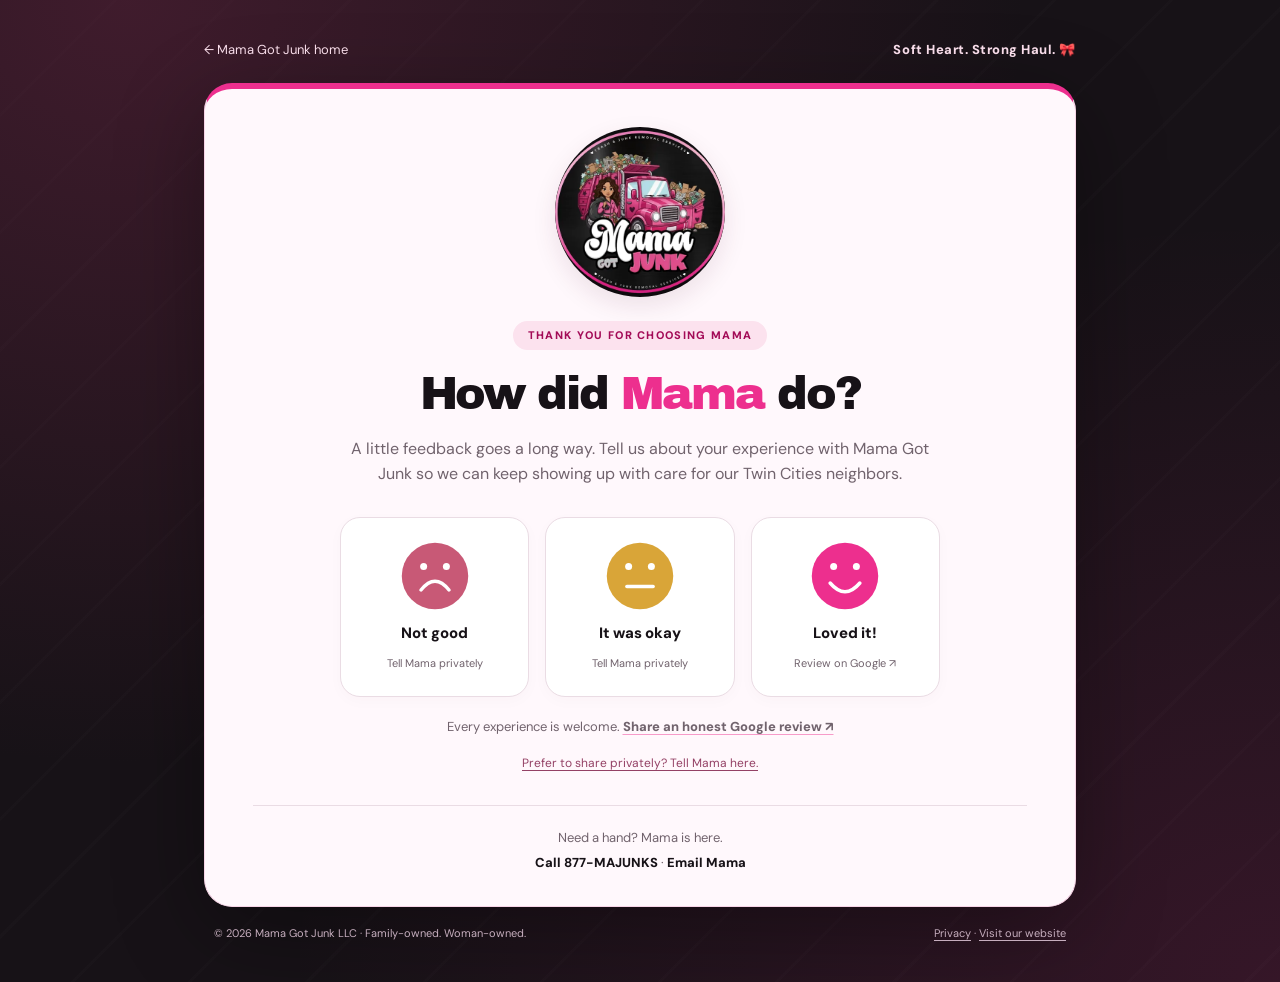
==== feedback/index.html @ a436ec33 "Add branded Mama Got Junk feedback page Serve /feedback with Mama’s logo and pink branding. Happy vi" ====
<!doctype html>
<html lang="en">
<head>
<meta charset="utf-8"><meta name="viewport" content="width=device-width,initial-scale=1">
<title>How Did Mama Do? | Mama Got Junk Feedback</title>
<meta name="description" content="Tell Mama Got Junk about your experience. Send private feedback to our team or share an honest review on Google.">
<link rel="canonical" href="https://mamagotjunk.com/feedback/">
<link rel="icon" href="/favicon.ico"><link rel="apple-touch-icon" href="/apple-touch-icon.png">
<link rel="preconnect" href="https://fonts.googleapis.com"><link rel="preconnect" href="https://fonts.gstatic.com" crossorigin>
<link href="https://fonts.googleapis.com/css2?family=Archivo+Black&family=DM+Sans:wght@400;600;700;800&display=swap" rel="stylesheet">
<style>
:root{--pink:#ed2f8e;--ink:#171217;--muted:#71636d;--line:#eadce4;--cream:#fff8fc}
*{box-sizing:border-box}body{min-height:100vh;margin:0;background:var(--ink);color:var(--ink);font-family:'DM Sans',sans-serif;line-height:1.6;background-image:radial-gradient(ellipse at 10% 0%,#68254280,transparent 55%),radial-gradient(ellipse at 100% 100%,#ed2f8e24,transparent 55%),repeating-linear-gradient(135deg,transparent,transparent 80px,#ffffff03 80px,#ffffff03 83px)}
button,input,textarea{font:inherit}button,a,input,textarea{touch-action:manipulation}a{color:inherit}button,a{ -webkit-tap-highlight-color:transparent}a:focus-visible,button:focus-visible,input:focus-visible,textarea:focus-visible{outline:3px solid var(--pink);outline-offset:5px}button{cursor:pointer}[hidden]{display:none!important}
.shell{max-width:920px;margin:auto;padding:40px 24px 22px}.topline{display:flex;justify-content:space-between;align-items:center;gap:16px;color:#f7dce9;font-size:13px;margin-bottom:22px}.topline a{text-decoration:none}.topline a:hover{text-decoration:underline}.tagline{font-weight:800;letter-spacing:.04em}
.card{background:var(--cream);border:1px solid #f7d5e7;border-top:6px solid var(--pink);border-radius:28px;padding:38px 48px 32px;text-align:center;box-shadow:0 24px 90px #0005}.logo{display:block;width:170px;aspect-ratio:1;border-radius:50%;overflow:hidden;background:#100d10;margin:0 auto 24px;box-shadow:0 9px 24px #4a15351a}.logo img{width:112%;height:112%;max-width:none;margin:-6%;object-fit:contain}.eyebrow{display:inline-block;color:#a30b57;background:#fce2ee;border-radius:999px;padding:6px 15px;font-size:11px;font-weight:800;letter-spacing:.12em;text-transform:uppercase}
h1{font-family:'Archivo Black',sans-serif;font-weight:400;font-size:clamp(32px,4.4vw,46px);line-height:1.16;letter-spacing:-.045em;margin:18px 0 14px}h1 span{color:var(--pink)}.intro{max-width:590px;margin:0 auto;color:var(--muted);font-size:16px}.choices{display:grid;grid-template-columns:repeat(3,1fr);gap:16px;max-width:600px;margin:30px auto 20px}.choice{display:flex;align-items:center;flex-direction:column;justify-content:center;gap:10px;min-height:180px;padding:20px 12px;border:1px solid var(--line);border-radius:20px;background:#fff;text-decoration:none;color:var(--ink);box-shadow:0 4px 15px #4a153506;transition:transform .18s,border-color .18s,box-shadow .18s}.choice:hover{transform:translateY(-4px);border-color:var(--pink);box-shadow:0 12px 24px #4a153511}.choice svg{width:70px;height:70px;flex:none}.choice strong{font-size:15px;font-weight:800}.choice small{font-size:11px;color:var(--muted)}.sad{color:#c85976}.neutral{color:#d9a538}.happy{color:var(--pink)}.choice strong,.choice small{color:var(--ink)}.choice small{color:var(--muted)}
.public-choice{font-size:13px;color:var(--muted);margin:18px 0 0}.public-choice a{font-weight:800;text-decoration-color:#ed2f8e77;text-underline-offset:3px}.private-any{margin:12px 0 0;border:0;background:none;color:#944165;font-size:12px;text-decoration:underline;text-underline-offset:3px;padding:4px}
.contact{border-top:1px solid var(--line);margin-top:28px;padding-top:22px;font-size:13px;color:var(--muted)}.contact p{margin:0 0 4px}.contact a{font-weight:800;color:var(--ink);text-decoration:none}.contact a:hover{text-decoration:underline}.foot{color:#c6aebe;font-size:11px;display:flex;justify-content:space-between;gap:16px;padding:18px 10px}.foot a{text-underline-offset:3px}
.private-panel{text-align:left;max-width:580px;margin:24px auto 0}.back{border:0;background:none;padding:5px 0;color:#944165;font-size:13px;font-weight:700}.private-panel h2{font-family:'Archivo Black',sans-serif;font-size:25px;line-height:1.25;letter-spacing:-.025em;margin:18px 0 10px}.privacy-note{font-size:14px;color:var(--muted);margin:0 0 22px}.fields{display:grid;grid-template-columns:1fr 1fr;gap:18px}.field{margin-bottom:18px}.field label{display:block;font-size:13px;font-weight:800;margin-bottom:7px}.field input,.field textarea{width:100%;border:1px solid #d9c4d1;border-radius:12px;background:#fff;color:var(--ink);padding:12px 14px;min-height:48px}.field textarea{resize:vertical;min-height:145px}.field small{font-size:12px;color:var(--muted)}.submit{width:100%;border:0;border-radius:12px;background:var(--pink);color:#fff;font-weight:800;padding:14px 18px;min-height:50px}.submit:hover{background:#cf2078}.submit:disabled{cursor:wait;opacity:.65}.form-note{font-size:11px;color:var(--muted);margin:12px 0 0}.public-box{background:#fff;border:1px solid var(--line);border-radius:14px;padding:18px;margin-top:22px;font-size:13px;color:var(--muted)}.public-box p{margin:0 0 7px}.public-box a{font-weight:800;color:#a30b57;text-underline-offset:3px}.error{color:#a62045;font-size:13px;padding:12px;background:#ffeaf0;border-radius:10px;margin-top:14px}.success{text-align:center;padding:24px 0}.success-mark{font-size:34px;color:var(--pink)}.trap{position:absolute;left:-10000px;width:1px;height:1px;overflow:hidden}
@media(max-width:600px){.shell{padding:20px 14px 10px}.topline{font-size:11px;margin-bottom:16px}.tagline{letter-spacing:0}.card{padding:28px 20px 24px;border-radius:22px}.logo{width:140px;margin-bottom:20px}.eyebrow{font-size:9px;padding:6px 10px}h1{font-size:34px}.intro{font-size:14px}.choices{gap:8px;margin-top:25px}.choice{min-height:148px;padding:16px 5px;gap:8px;border-radius:14px}.choice svg{width:54px;height:54px}.choice strong{font-size:12px;line-height:1.35}.choice small{font-size:9px;line-height:1.3}.fields{grid-template-columns:1fr;gap:0}.foot{flex-direction:column;align-items:center;gap:5px;text-align:center}.contact{font-size:12px}.public-choice{font-size:12px}}
@media(prefers-reduced-motion:reduce){*{transition:none!important;scroll-behavior:auto!important}}
</style>
</head>
<body>
<div class="shell">
<header class="topline"><a href="/">← Mama Got Junk home</a><span class="tagline">Soft Heart. Strong Haul. 🎀</span></header>
<main class="card">
<a class="logo" href="/" aria-label="Mama Got Junk home"><img src="/mama-got-junk-logo.webp" width="512" height="512" alt="Mama Got Junk — trash and junk removal services" fetchpriority="high"></a>
<div id="chooser">
<span class="eyebrow">Thank you for choosing Mama</span>
<h1>How did <span>Mama</span> do?</h1>
<p class="intro">A little feedback goes a long way. Tell us about your experience with Mama Got Junk so we can keep showing up with care for our Twin Cities neighbors.</p>
<div class="choices" aria-label="Choose your experience">
<button type="button" class="choice sad" data-mood="Not good" aria-label="My experience was not good. Send private feedback."><svg viewBox="0 0 80 80" aria-hidden="true"><circle cx="40" cy="40" r="38" fill="currentColor"/><circle cx="27" cy="29" r="4" fill="white"/><circle cx="53" cy="29" r="4" fill="white"/><path d="M24 56 Q40 36 56 56" fill="none" stroke="white" stroke-width="4" stroke-linecap="round"/></svg><strong>Not good</strong><small>Tell Mama privately</small></button>
<button type="button" class="choice neutral" data-mood="It was okay" aria-label="My experience was okay. Send private feedback."><svg viewBox="0 0 80 80" aria-hidden="true"><circle cx="40" cy="40" r="38" fill="currentColor"/><circle cx="27" cy="29" r="4" fill="white"/><circle cx="53" cy="29" r="4" fill="white"/><path d="M25 52 H55" fill="none" stroke="white" stroke-width="4" stroke-linecap="round"/></svg><strong>It was okay</strong><small>Tell Mama privately</small></button>
<a class="choice happy" href="https://search.google.com/local/writereview?placeid=ChIJXfeezvkInUYR7M82oeMP4Bc" aria-label="I had a great experience. Leave a public Google review."><svg viewBox="0 0 80 80" aria-hidden="true"><circle cx="40" cy="40" r="38" fill="currentColor"/><circle cx="27" cy="29" r="4" fill="white"/><circle cx="53" cy="29" r="4" fill="white"/><path d="M23 48 Q40 68 57 48" fill="none" stroke="white" stroke-width="4" stroke-linecap="round"/></svg><strong>Loved it!</strong><small>Review on Google ↗</small></a>
</div>
<p class="public-choice">Every experience is welcome. <a href="https://search.google.com/local/writereview?placeid=ChIJXfeezvkInUYR7M82oeMP4Bc">Share an honest Google review ↗</a></p>
<button class="private-any" type="button" data-mood="General feedback">Prefer to share privately? Tell Mama here.</button>
</div>
<section class="private-panel" id="private-panel" aria-labelledby="feedback-title" hidden>
<button type="button" class="back" id="back">← Choose a different face</button>
<h2 id="feedback-title" tabindex="-1">Mama is listening.</h2>
<p class="privacy-note" id="privacy-note">Tell us what happened and how we can help. This form sends your feedback privately to Mama Got Junk. It does not post a public review.</p>
<form id="feedback-form">
<div class="fields"><div class="field"><label for="name">Your name</label><input id="name" name="name" autocomplete="name" required maxlength="120"></div><div class="field"><label for="email">Email address</label><input id="email" name="email" type="email" autocomplete="email" required maxlength="254"><small>So Mama can follow up with you.</small></div></div>
<div class="field"><label for="message">What would you like Mama to know?</label><textarea id="message" name="message" required maxlength="5000" minlength="5" placeholder="Share your experience and anything we could do better."></textarea></div>
<div class="trap" aria-hidden="true"><label for="website">Leave this empty</label><input id="website" name="website" tabindex="-1" autocomplete="off"></div>
<button type="submit" class="submit">Send private feedback</button>
<p class="form-note">Your feedback and contact details stay in our private intake system. <a href="/privacy.html">Privacy Policy</a></p>
<div class="error" id="error" role="alert" hidden></div>
</form>
<div class="success" id="success" role="status" hidden><div class="success-mark" aria-hidden="true">♡</div><h2>Thank you for telling Mama.</h2><p>Your feedback was sent privately. We appreciate the chance to listen and improve.</p></div>
<aside class="public-box"><p>Want to share your experience publicly, too? You can leave an honest Google review at any time.</p><a href="https://search.google.com/local/writereview?placeid=ChIJXfeezvkInUYR7M82oeMP4Bc">Also leave a public Google review ↗</a><p style="margin:8px 0 0;font-size:11px">Google opens its own review form. Your private message is never posted automatically.</p></aside>
</section>
<footer class="contact"><p>Need a hand? Mama is here.</p><a href="tel:+18776258657">Call 877-MAJUNKS</a> <span aria-hidden="true">·</span> <a href="mailto:mamagotjunk@gmail.com">Email Mama</a></footer>
</main>
<footer class="foot"><span>© 2026 Mama Got Junk LLC · Family-owned. Woman-owned.</span><span><a href="/privacy.html">Privacy</a> · <a href="/">Visit our website</a></span></footer>
</div>
<script>
(()=>{'use strict';
const chooser=document.getElementById('chooser'),panel=document.getElementById('private-panel'),form=document.getElementById('feedback-form'),heading=document.getElementById('feedback-title'),error=document.getElementById('error'),success=document.getElementById('success'),send=form.querySelector('[type=submit]');
let mood='General feedback',returnButton=null;
document.querySelectorAll('[data-mood]').forEach(button=>button.addEventListener('click',()=>{mood=button.dataset.mood;returnButton=button;chooser.hidden=true;panel.hidden=false;heading.textContent=mood==='Not good'?'Let’s make it right.':mood==='It was okay'?'Help Mama do better.':'Mama is listening.';heading.focus();}));
document.getElementById('back').addEventListener('click',()=>{panel.hidden=true;chooser.hidden=false;returnButton?.focus();});
form.addEventListener('submit',async event=>{event.preventDefault();if(!form.reportValidity())return;if(form.elements.website.value)return;error.hidden=true;send.disabled=true;send.textContent='Sending privately…';
const name=form.elements.name.value.trim(),message=form.elements.message.value.trim();
if(!name||message.length<5){error.textContent='Please add your name and a few words about your experience.';error.hidden=false;send.disabled=false;send.textContent='Send private feedback';return;}
const data={firstName:name,lastName:'',email:form.elements.email.value.trim(),services:['Private customer feedback'],projectDescription:'PRIVATE CUSTOMER FEEDBACK\nExperience: '+mood+'\n\n'+message+'\n\nPrivacy: private submission; no permission to publish. Not a quote request.',contactPreference:'Email',smsConsent:false,sourceUrl:location.href,submittedAt:new Date().toISOString()};
try{const response=await fetch('https://mama-got-junk.adeptvisionai.workers.dev/api/lead',{method:'POST',headers:{'content-type':'application/json'},body:JSON.stringify(data)});if(!response.ok)throw new Error('Delivery failed');const result=await response.json();if(result.ok!==true)throw new Error('Delivery not confirmed');form.hidden=true;success.hidden=false;document.getElementById('back').hidden=true;heading.hidden=true;document.getElementById('privacy-note').hidden=true;}
catch{error.replaceChildren(document.createTextNode('We couldn’t send your feedback. Please try again, or email '));const link=document.createElement('a');link.href='mailto:mamagotjunk@gmail.com?subject=Mama%20Got%20Junk%20private%20feedback';link.textContent='mamagotjunk@gmail.com';error.append(link,document.createTextNode('. Your message is still here.'));error.hidden=false;}
finally{send.disabled=false;send.textContent='Send private feedback';}
});
})();
</script>
</body></html>
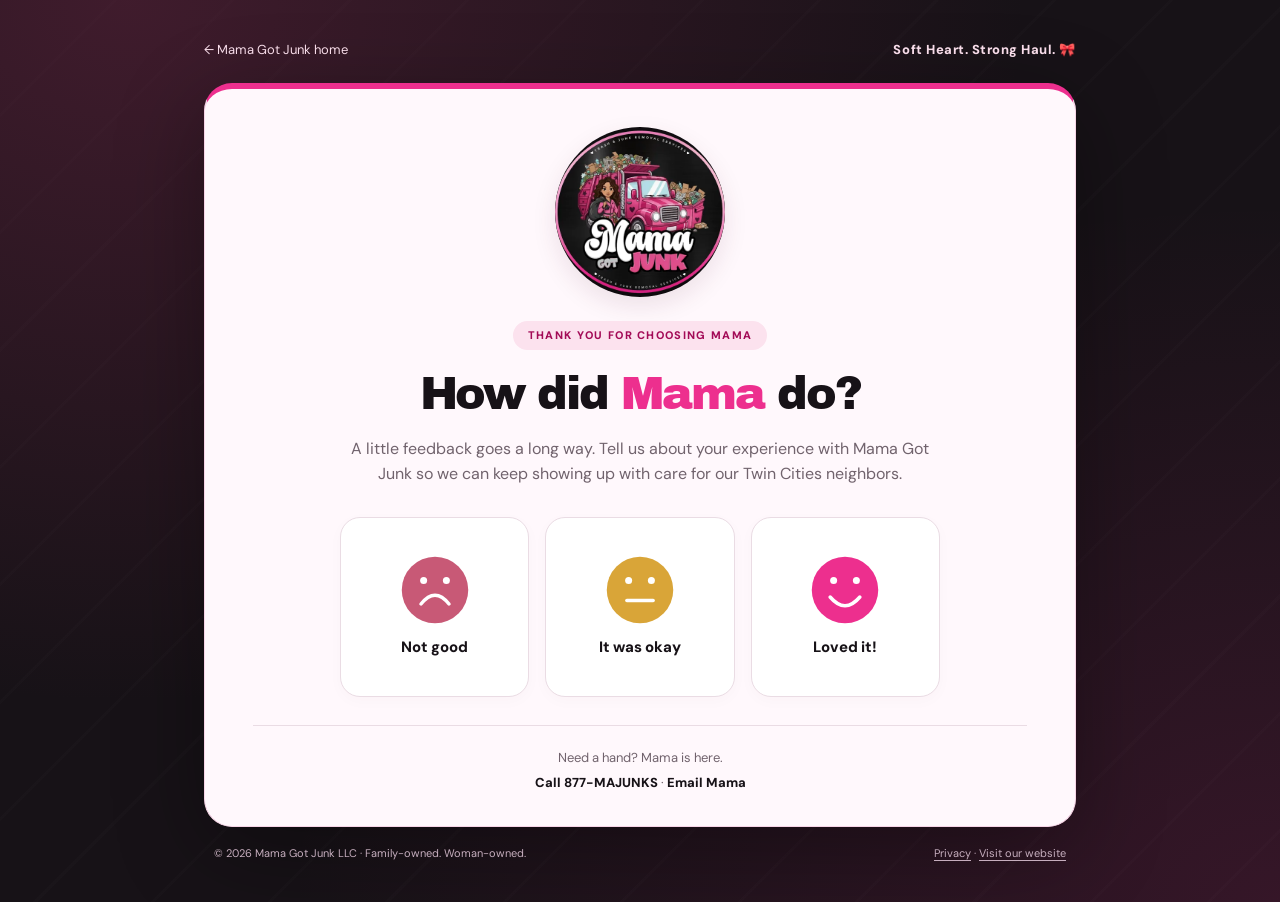
==== commit f516091a: "Remove routing prompts from feedback rating choices Show only the three experience ratings on the fe" ====
--- a/feedback/index.html
+++ b/feedback/index.html
@@ -32,12 +32,10 @@
 <h1>How did <span>Mama</span> do?</h1>
 <p class="intro">A little feedback goes a long way. Tell us about your experience with Mama Got Junk so we can keep showing up with care for our Twin Cities neighbors.</p>
 <div class="choices" aria-label="Choose your experience">
-<button type="button" class="choice sad" data-mood="Not good" aria-label="My experience was not good. Send private feedback."><svg viewBox="0 0 80 80" aria-hidden="true"><circle cx="40" cy="40" r="38" fill="currentColor"/><circle cx="27" cy="29" r="4" fill="white"/><circle cx="53" cy="29" r="4" fill="white"/><path d="M24 56 Q40 36 56 56" fill="none" stroke="white" stroke-width="4" stroke-linecap="round"/></svg><strong>Not good</strong><small>Tell Mama privately</small></button>
-<button type="button" class="choice neutral" data-mood="It was okay" aria-label="My experience was okay. Send private feedback."><svg viewBox="0 0 80 80" aria-hidden="true"><circle cx="40" cy="40" r="38" fill="currentColor"/><circle cx="27" cy="29" r="4" fill="white"/><circle cx="53" cy="29" r="4" fill="white"/><path d="M25 52 H55" fill="none" stroke="white" stroke-width="4" stroke-linecap="round"/></svg><strong>It was okay</strong><small>Tell Mama privately</small></button>
-<a class="choice happy" href="https://search.google.com/local/writereview?placeid=ChIJXfeezvkInUYR7M82oeMP4Bc" aria-label="I had a great experience. Leave a public Google review."><svg viewBox="0 0 80 80" aria-hidden="true"><circle cx="40" cy="40" r="38" fill="currentColor"/><circle cx="27" cy="29" r="4" fill="white"/><circle cx="53" cy="29" r="4" fill="white"/><path d="M23 48 Q40 68 57 48" fill="none" stroke="white" stroke-width="4" stroke-linecap="round"/></svg><strong>Loved it!</strong><small>Review on Google ↗</small></a>
+<button type="button" class="choice sad" data-mood="Not good" aria-label="My experience was not good."><svg viewBox="0 0 80 80" aria-hidden="true"><circle cx="40" cy="40" r="38" fill="currentColor"/><circle cx="27" cy="29" r="4" fill="white"/><circle cx="53" cy="29" r="4" fill="white"/><path d="M24 56 Q40 36 56 56" fill="none" stroke="white" stroke-width="4" stroke-linecap="round"/></svg><strong>Not good</strong></button>
+<button type="button" class="choice neutral" data-mood="It was okay" aria-label="My experience was okay."><svg viewBox="0 0 80 80" aria-hidden="true"><circle cx="40" cy="40" r="38" fill="currentColor"/><circle cx="27" cy="29" r="4" fill="white"/><circle cx="53" cy="29" r="4" fill="white"/><path d="M25 52 H55" fill="none" stroke="white" stroke-width="4" stroke-linecap="round"/></svg><strong>It was okay</strong></button>
+<a class="choice happy" href="https://search.google.com/local/writereview?placeid=ChIJXfeezvkInUYR7M82oeMP4Bc" aria-label="I had a great experience."><svg viewBox="0 0 80 80" aria-hidden="true"><circle cx="40" cy="40" r="38" fill="currentColor"/><circle cx="27" cy="29" r="4" fill="white"/><circle cx="53" cy="29" r="4" fill="white"/><path d="M23 48 Q40 68 57 48" fill="none" stroke="white" stroke-width="4" stroke-linecap="round"/></svg><strong>Loved it!</strong></a>
 </div>
-<p class="public-choice">Every experience is welcome. <a href="https://search.google.com/local/writereview?placeid=ChIJXfeezvkInUYR7M82oeMP4Bc">Share an honest Google review ↗</a></p>
-<button class="private-any" type="button" data-mood="General feedback">Prefer to share privately? Tell Mama here.</button>
 </div>
 <section class="private-panel" id="private-panel" aria-labelledby="feedback-title" hidden>
 <button type="button" class="back" id="back">← Choose a different face</button>
